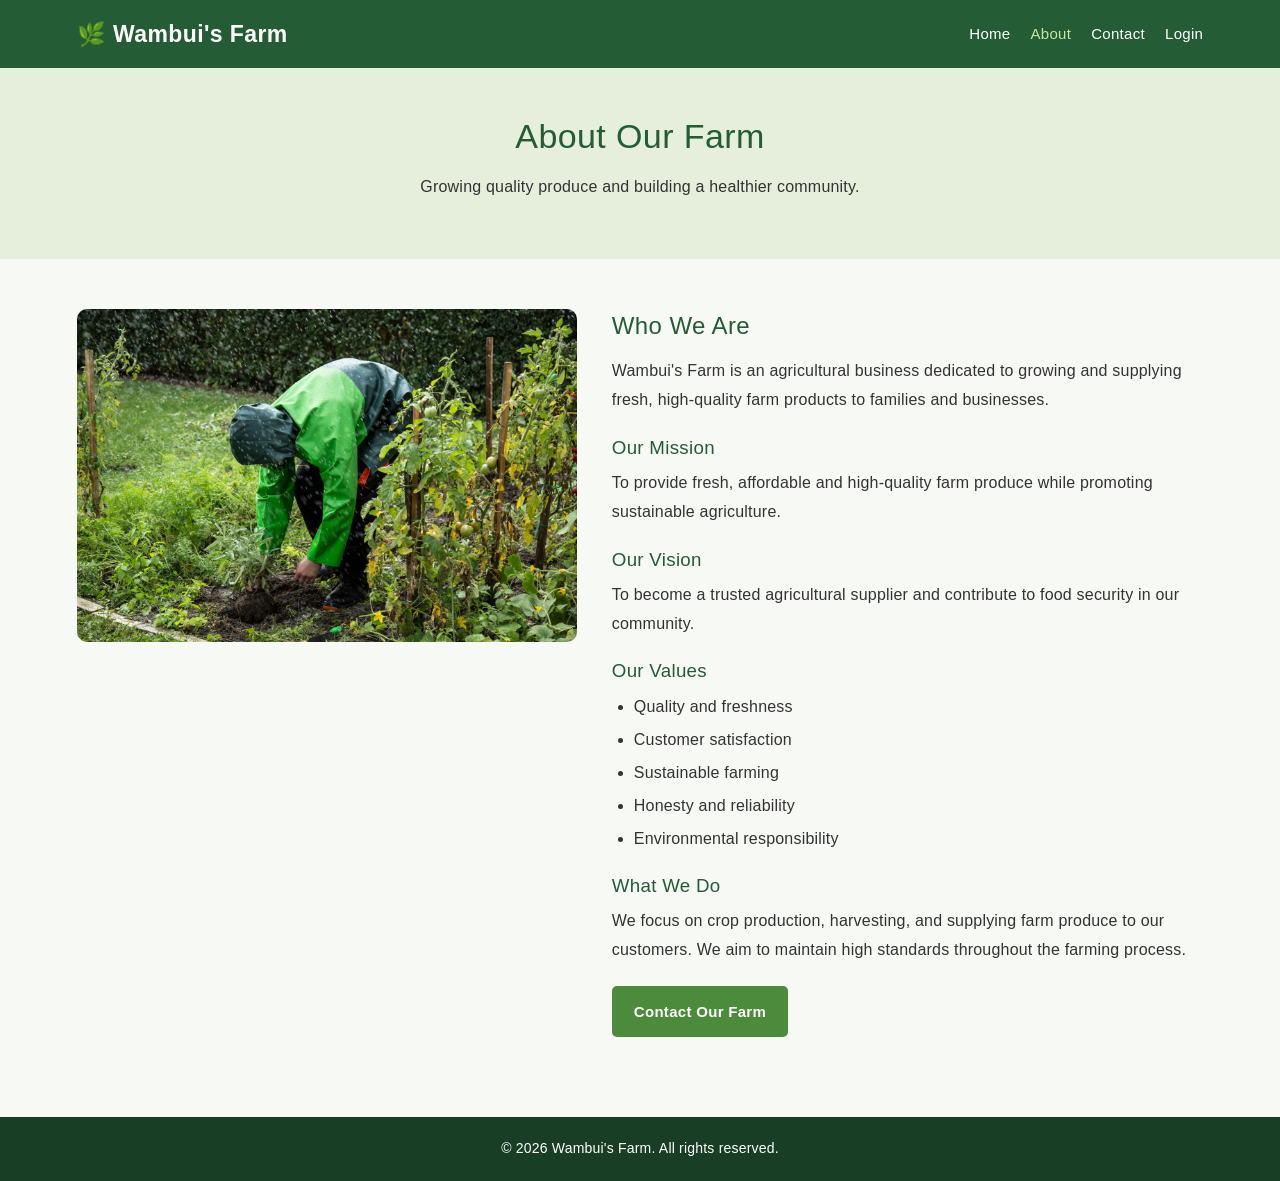
==== about.html @ 52a6419a "my farm project" ====
<!DOCTYPE html>
<html lang="en">
<head>
    <meta charset="UTF-8">
    <meta name="viewport" content="width=device-width, initial-scale=1.0">
    <title>Wambui's Farm | Profile</title>
    <link rel="stylesheet" href="style.css">
</head>
<body>

    <!-- Navigation Bar -->
    <nav class="navbar">
        <h2>🌿 Wambui's Farm</h2>
        <ul>
            <li><a href="index.html">Home</a></li>
            <li><a href="about.html" class="active">About</a></li>
            <li><a href="contact.html">Contact</a></li>
            <li><a href="login.html">Login</a></li>
        </ul>
    </nav>

    <!-- Page Heading -->
    <section class="page-header">
        <h1>About Our Farm</h1>
        <p>Growing quality produce and building a healthier community.</p>
    </section>

    <!-- Farm Profile -->
    <section class="section profile">

        <img
            src="images/planting.jpg"
            alt="Green agricultural fields">

        <div class="profile-content">
            <h2>Who We Are</h2>

            <p>
                Wambui's Farm is an agricultural business dedicated
                to growing and supplying fresh, high-quality farm
                products to families and businesses.
            </p>

            <h3>Our Mission</h3>
            <p>
                To provide fresh, affordable and high-quality farm
                produce while promoting sustainable agriculture.
            </p>

            <h3>Our Vision</h3>
            <p>
                To become a trusted agricultural supplier and
                contribute to food security in our community.
            </p>

            <h3>Our Values</h3>
            <ul>
                <li>Quality and freshness</li>
                <li>Customer satisfaction</li>
                <li>Sustainable farming</li>
                <li>Honesty and reliability</li>
                <li>Environmental responsibility</li>
            </ul>

            <h3>What We Do</h3>
            <p>
                We focus on crop production, harvesting, and supplying
                farm produce to our customers. We aim to maintain
                high standards throughout the farming process.
            </p>

            <a href="contact.html" class="btn">Contact Our Farm</a>
        </div>

    </section>

    <!-- Footer -->
    <footer>
        <p>&copy; 2026 Wambui's Farm. All rights reserved.</p>
    </footer>

</body>
</html>
---- style.css ----
/* 1. GENERAL */

* {
    margin: 0;
    padding: 0;
    box-sizing: border-box;
}

body {
    font-family: 'Trebuchet MS', sans-serif;
    font-size: 16px;
    font-weight: 400;
    line-height: 1.8;
    letter-spacing: 0.2px;
    color: #333;
    background-color: #f7f9f4;
}

h1, h2, h3 {
    font-family: 'Trebuchet MS', sans-serif;
    line-height: 1.4;
    font-weight: 500;
    letter-spacing: 0.3px;
}

p {
    margin-bottom: 12px;
    line-height: 1.8;
}

img {
    max-width: 100%;
}


/* 2. NAV BAR */

.navbar {
    background-color: #245c36;
    color: white;
    padding: 18px 6%;

    display: flex;
    justify-content: space-between;
    align-items: center;
    flex-wrap: wrap;
    gap: 15px;
}

.navbar h2 {
    font-size: 23px;
    font-weight: 600;
    letter-spacing: 0.4px;
}

.navbar ul {
    list-style: none;
    display: flex;
    gap: 20px;
    flex-wrap: wrap;
}

.navbar a {
    color: white;
    text-decoration: none;
    font-weight: 500;
    font-size: 15px;
    letter-spacing: 0.3px;
    transition: color 0.3s ease;
}

.navbar a:hover,
.navbar a.active {
    color: #c8e6a0;
}


/* 3. BUTTONS */

.btn {
    display: inline-block;
    background-color: #4c8b3b;
    color: white;

    padding: 12px 22px;
    border: none;
    border-radius: 5px;

    text-decoration: none;
    font-family: inherit;
    font-size: 15px;
    font-weight: 600;
    letter-spacing: 0.3px;
    cursor: pointer;
    margin-top: 10px;

    transition: background-color 0.3s ease,
                transform 0.3s ease;
}

.btn:hover {
    background-color: #245c36;
    transform: translateY(-2px);
}


/* 4. HOME HERO IMAGE */

.hero {
    min-height: 420px;

    background:
        linear-gradient(
            rgba(0, 0, 0, 0.5),
            rgba(0, 0, 0, 0.5)
        ),
        url("images/greenhouse.jpg");

    background-size: cover;
    background-position: center;

    color: white;
    text-align: center;
    padding: 120px 20px;
}

.hero h1 {
    font-size: 44px;
    font-weight: 500;
    letter-spacing: 0.5px;
    line-height: 1.3;
    margin-bottom: 18px;
}

.hero p {
    font-size: 20px;
    font-weight: 400;
    letter-spacing: 0.2px;
    line-height: 1.8;
    margin-bottom: 25px;
}


/* 5. GENERAL SECTIONS */

.section {
    padding: 50px 6%;
    text-align: center;
}

.section h2 {
    color: #245c36;
    font-weight: 500;
    letter-spacing: 0.4px;
    margin-bottom: 22px;
}

.page-header {
    background-color: #e5efdc;
    text-align: center;
    padding: 45px 20px;
}

.page-header h1 {
    color: #245c36;
    font-size: 34px;
    font-weight: 500;
    letter-spacing: 0.4px;
    margin-bottom: 12px;
}


/* 6. PRODUCT CARDS */

.products-section {
    background-color: #ffffff;
}

.card-container {
    display: flex;
    justify-content: center;
    align-items: stretch;
    flex-wrap: wrap;
    gap: 25px;
    margin-top: 30px;
}

.card {
    background-color: white;
    width: 260px;
    padding: 15px;
    border-radius: 10px;

    box-shadow: 0 3px 10px rgba(0, 0, 0, 0.1);

    transition: transform 0.3s ease,
                box-shadow 0.3s ease;
}

.card:hover {
    transform: translateY(-5px);
    box-shadow: 0 8px 20px rgba(0, 0, 0, 0.12);
}

.card img {
    width: 100%;
    height: 180px;
    object-fit: cover;
    border-radius: 7px;
}

.card h3 {
    color: #245c36;
    font-weight: 500;
    letter-spacing: 0.3px;
    margin: 12px 0;
}

.card p {
    margin-bottom: 10px;
    line-height: 1.7;
}

.price {
    color: #4c8b3b;
    font-weight: 600;
    letter-spacing: 0.2px;
}


/* 7. NEWSLETTER */

.subscribe {
    background-color: #e5efdc;
}

.subscribe-form {
    margin-top: 20px;
}

.subscribe input {
    width: 250px;
    max-width: 100%;
    padding: 12px;
    margin: 5px;

    border: 1px solid #ccc;
    border-radius: 5px;
}


/* 8. VIDEO SECTION */

.videos-section {
    background-color: #f1f5ed;
}

.video-container {
    display: flex;
    justify-content: center;
    align-items: stretch;
    flex-wrap: wrap;
    gap: 25px;
    margin-top: 30px;
}

.video-card {
    background-color: white;
    width: 320px;
    max-width: 100%;
    padding: 15px;
    border-radius: 10px;

    box-shadow: 0 3px 10px rgba(0, 0, 0, 0.1);
    text-align: left;

    transition: transform 0.3s ease,
                box-shadow 0.3s ease;
}

.video-card:hover {
    transform: translateY(-4px);
    box-shadow: 0 8px 20px rgba(0, 0, 0, 0.12);
}

.video-card iframe {
    display: block;
    width: 100%;
    aspect-ratio: 16 / 9;

    border: none;
    border-radius: 7px;
}

.video-card h3 {
    color: #245c36;
    font-weight: 500;
    letter-spacing: 0.3px;
    margin: 12px 0 8px;
}


/* 9. PROFILE */

.profile {
    display: flex;
    align-items: flex-start;
    gap: 35px;
    text-align: left;
}

.profile img {
    width: 45%;
    max-width: 500px;
    border-radius: 10px;
    object-fit: cover;
}

.profile-content {
    flex: 1;
}

.profile h2 {
    font-weight: 500;
    margin-bottom: 15px;
}

.profile h3 {
    color: #245c36;
    font-weight: 500;
    margin-top: 20px;
    margin-bottom: 8px;
}

.profile ul {
    padding-left: 22px;
    margin-bottom: 15px;
}

.profile li {
    margin-bottom: 6px;
    line-height: 1.7;
}


/* 10. LOGIN */

.login-section {
    padding: 50px 20px;

    display: flex;
    justify-content: center;
    align-items: center;
}

.login-box {
    background-color: white;
    width: 100%;
    max-width: 420px;
    padding: 30px;

    border-radius: 10px;
    box-shadow: 0 3px 15px rgba(0, 0, 0, 0.1);
}

.login-box h2 {
    color: #245c36;
    text-align: center;
    font-weight: 500;
    letter-spacing: 0.3px;
    margin-bottom: 10px;
}

.login-description {
    text-align: center;
    margin-bottom: 20px;
}

.login-box label {
    display: block;
    text-align: left;
    font-weight: 500;
}

.login-box input:not([type="checkbox"]) {
    width: 100%;
    padding: 12px;
    margin: 8px 0 18px;

    border: 1px solid #ccc;
    border-radius: 5px;
    font-family: inherit;
    font-size: 15px;
}

.remember-me {
    display: flex;
    align-items: center;
    gap: 8px;
    margin: 5px 0 15px;
}

.remember-me input {
    margin: 0;
}

.remember-me label {
    font-weight: 400;
}

.login-box .btn {
    width: 100%;
}

.login-note {
    text-align: center;
    margin-top: 20px;
}

.login-note a {
    color: #245c36;
    text-decoration: none;
}

.login-note a:hover {
    text-decoration: underline;
}


/* 11. CONTACT */

.contact-container {
    display: flex;
    align-items: flex-start;
    gap: 40px;
    text-align: left;
}

.contact-info,
.contact-form {
    flex: 1;
    min-width: 0;
}

.contact-info h2,
.contact-form h2 {
    font-weight: 500;
    margin-bottom: 20px;
}

.contact-info p {
    margin-bottom: 12px;
}

.contact-info h3 {
    color: #245c36;
    font-weight: 500;
    margin: 25px 0 12px;
}

.contact-info iframe {
    display: block;
    width: 100%;
    border: none;
    border-radius: 8px;
}

.contact-form {
    background-color: white;
    padding: 25px;
    border-radius: 10px;

    box-shadow: 0 3px 10px rgba(0, 0, 0, 0.08);
}


/* GENERAL FORM FIELDS */

input,
select,
textarea {
    width: 100%;
    padding: 12px;
    margin: 8px 0 15px;

    border: 1px solid #ccc;
    border-radius: 5px;

    font-family: inherit;
    font-size: 15px;
    line-height: 1.5;
}

input:focus,
select:focus,
textarea:focus {
    outline: 2px solid #4c8b3b;
    outline-offset: 1px;
    border-color: #4c8b3b;
}

textarea {
    resize: vertical;
}

form label {
    display: block;
    text-align: left;
    font-weight: 500;
}


/* 12. FOOTER */

footer {
    background-color: #193e26;
    color: white;
    text-align: center;
    padding: 20px;
    margin-top: 30px;
}

footer p {
    margin-bottom: 0;
    line-height: 1.7;
    font-size: 14px;
    letter-spacing: 0.2px;
}


/* 13. RESPONSIVE DESIGN */

@media (max-width: 768px) {

    .navbar {
        flex-direction: column;
        text-align: center;
    }

    .navbar ul {
        justify-content: center;
        gap: 12px;
    }

    .hero {
        padding: 90px 20px;
    }

    .hero h1 {
        font-size: 30px;
        letter-spacing: 0.3px;
    }

    .hero p {
        font-size: 17px;
    }

    .section {
        padding: 35px 5%;
    }

    .section h2 {
        font-size: 25px;
    }

    .page-header h1 {
        font-size: 28px;
    }

    .profile,
    .contact-container {
        flex-direction: column;
    }

    .profile img {
        width: 100%;
        max-width: none;
    }

    .profile-content,
    .contact-info,
    .contact-form {
        width: 100%;
    }

    .card {
        width: 100%;
        max-width: 350px;
    }

    .video-card {
        width: 100%;
        max-width: 450px;
    }

    .subscribe input {
        width: 100%;
        margin: 8px 0;
    }

    .login-box {
        padding: 22px;
    }
}


/* SMALL MOBILE SCREENS */

@media (max-width: 400px) {

    .navbar h2 {
        font-size: 20px;
    }

    .navbar ul {
        gap: 10px;
    }

    .navbar a {
        font-size: 14px;
    }

    .hero h1 {
        font-size: 26px;
    }

    .page-header h1 {
        font-size: 25px;
    }
}
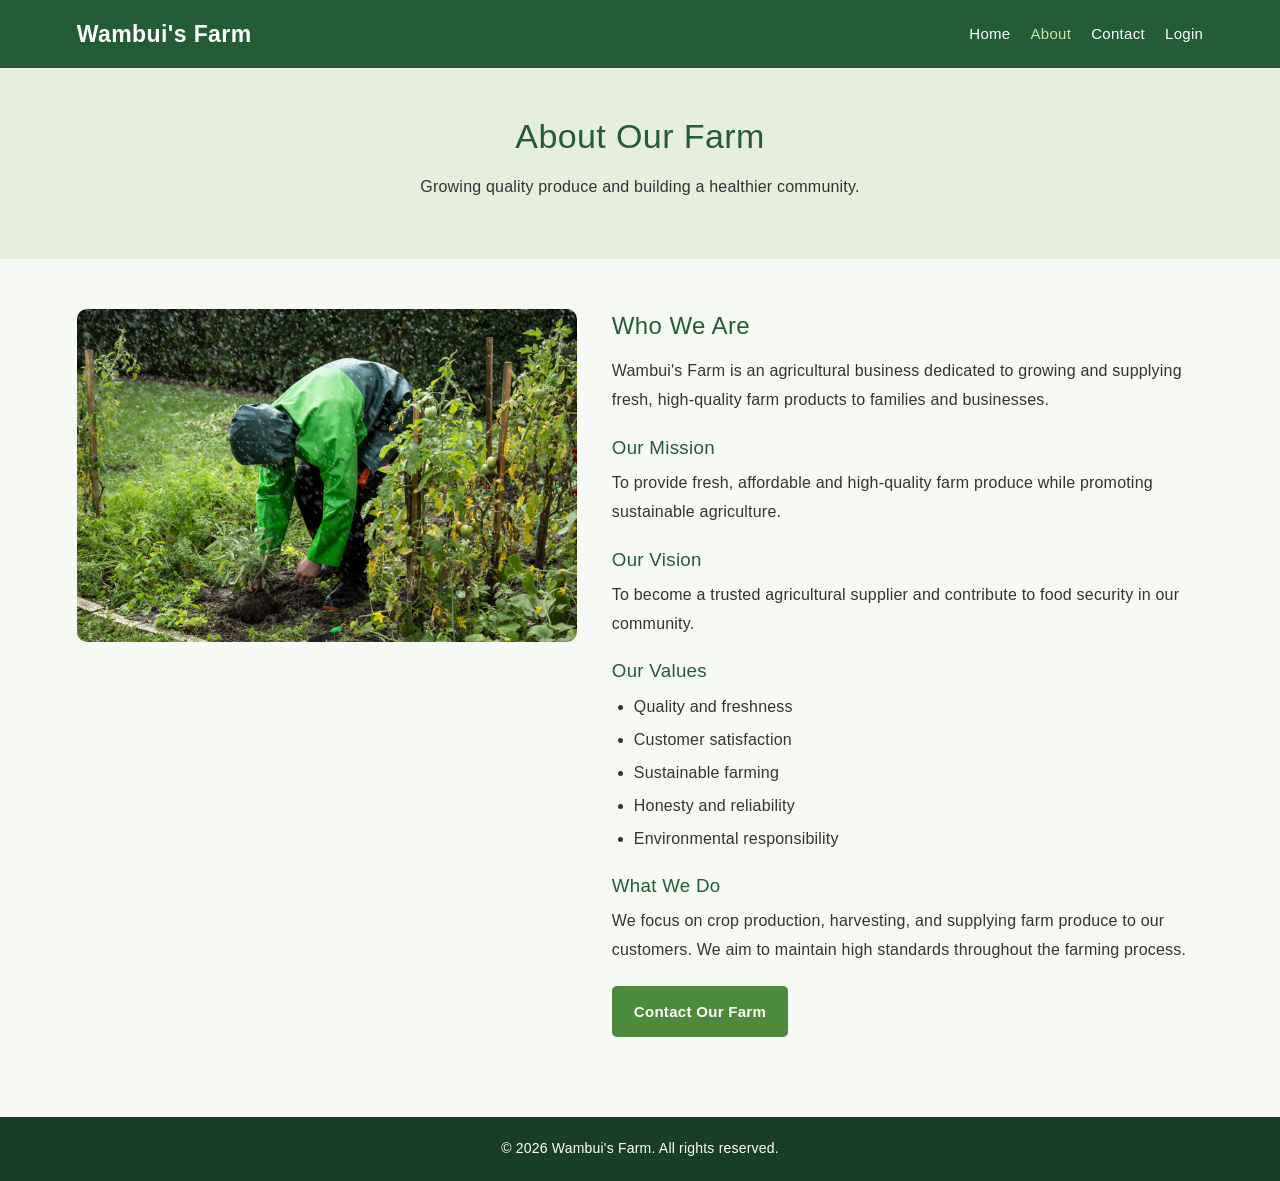
==== commit 4b99c38f: "second commit" ====
--- a/about.html
+++ b/about.html
@@ -10,7 +10,7 @@
 
     <!-- Navigation Bar -->
     <nav class="navbar">
-        <h2>🌿 Wambui's Farm</h2>
+        <h2> Wambui's Farm</h2>
         <ul>
             <li><a href="index.html">Home</a></li>
             <li><a href="about.html" class="active">About</a></li>
